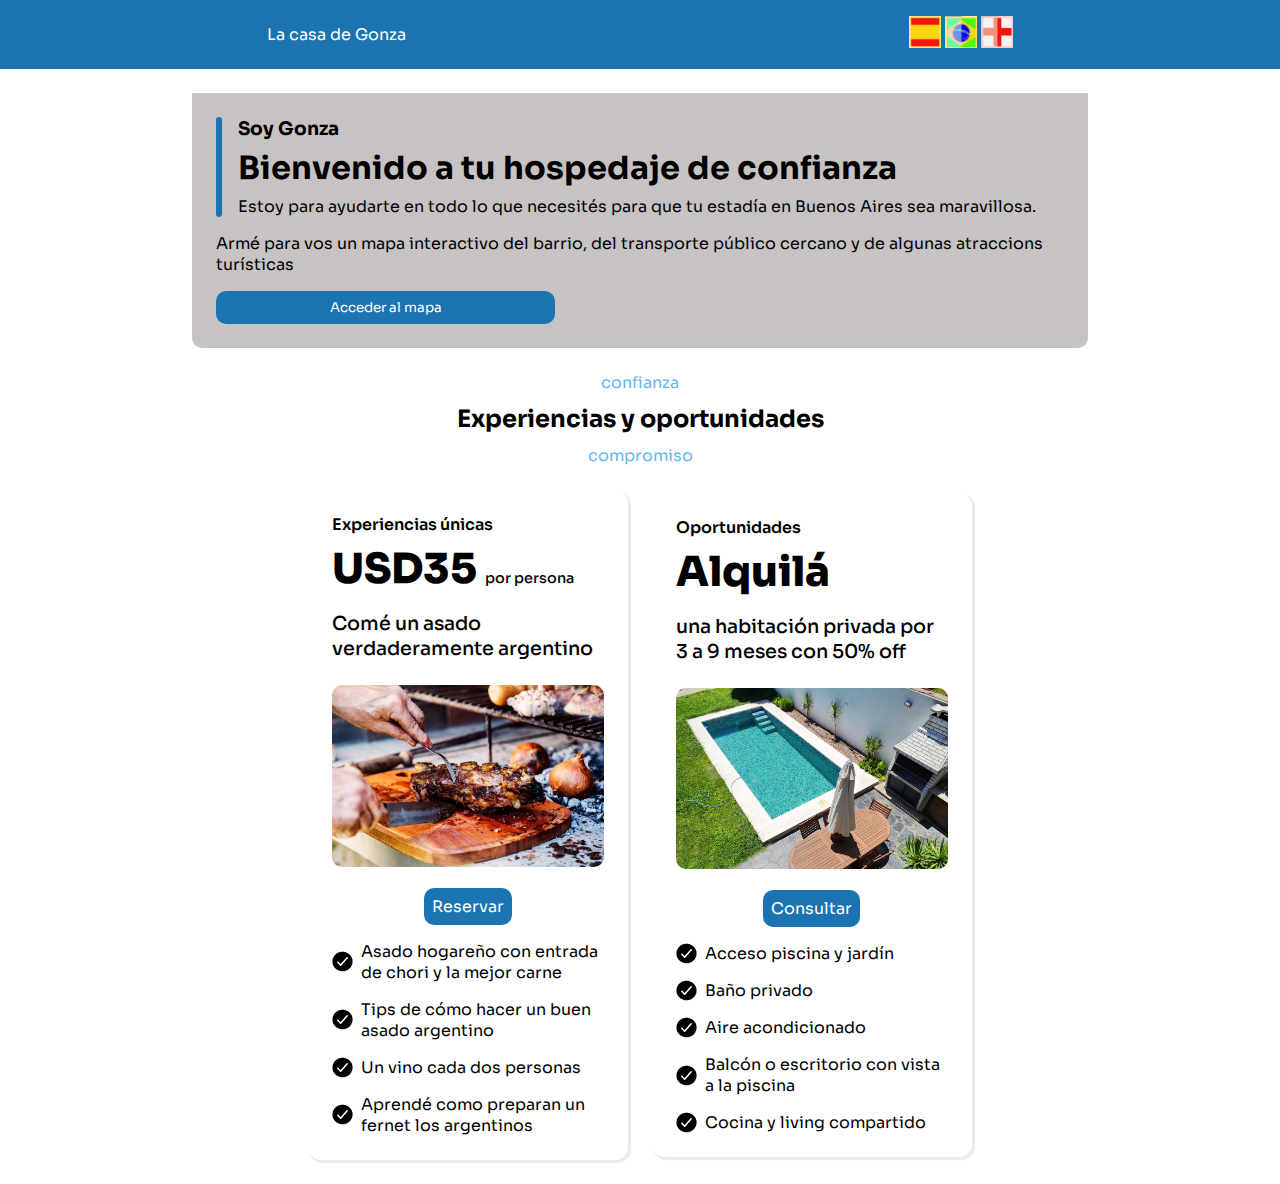
==== index.html @ df46750f "primer commit" ====
<!DOCTYPE html>
<html lang="es">
<head>
    <meta charset="UTF-8">
    <meta name="viewport" content="width=device-width, initial-scale=1.0">
    <title>La casa de Gonza</title>
    <link rel="stylesheet" href="style.css">
    <link rel="preconnect" href="https://fonts.googleapis.com">
    <link rel="preconnect" href="https://fonts.gstatic.com" crossorigin>
    <link href="https://fonts.googleapis.com/css2?family=Sora:wght@100;200;300;400;500;600;700;800&display=swap" rel="stylesheet">
</head>
<body>

     <!-- ENCABEZADO -->

    <div class="encabezado">

        <div class="titulo-encabezado">
            <p>La casa de Gonza</p>
        </div>

        <div class="idiomas">
            <a href="index.html"><img src="images/espanol-01-01.jpg" alt="" class="bandera espanol"></a>
            <a href="portugues.html"><img src="images/brasil-01.jpg" alt="" class="bandera brasil"></a>
            <a href="ingles.html"><img src="images/ingles-01.jpg" alt="" class="bandera ingles"></a>
        </div>

    </div>

     <!-- PRESENTACIÓN  -->

    <div class="contenedor-fondo-presentacion">

        <div class="contenedor-presentacion">

            <div class="contenedor-barra-y-titulo">

                <span class="barrita"></span>

                <div class="contenedor-titulo">
                    <h3 class="nombre-presentacion">Soy Gonza</h3>
                    <h1 class="titulo-presentacion">Bienvenido a tu hospedaje de confianza</h1>
                    <p class="parrafo-presentacion">Estoy para ayudarte en todo lo que necesités para que tu estadía en Buenos Aires sea maravillosa.</p>
                </div>

            </div>

            <p class="parrafo-presentacion">Armé para vos un mapa interactivo del barrio, del transporte público cercano y de algunas atraccions turísticas</p>

            <button class="boton">Acceder al mapa</button>

        </div>

    </div>

    <!-- EXPERIENCIAS  -->

    <div class="contenedor-experiencias">

        <p class="contenedor-experiencias-p">confianza</p>
        <h2 class="contenedor-experiencias-h2">Experiencias y oportunidades</h2>
        <p class="contenedor-experiencias-p">compromiso</p>
        
        <div class="tarjetas-planes">

            <!-- TARJETA 1 -->

            <div class="tarjeta tarjeta1">

                <div class="titulos-tarjetas">
                    <p class="titulo-1">Experiencias únicas</p>
                    <p class="precio precioPresencial">USD35 <span  class="porpersona">por persona</span> <p> 
                    <p class="bajada">Comé un asado verdaderamente argentino</p>
                </div>

                <div class="imagen-producto">
                    <img src="images/asado-1-01-min.jpg" alt="">
                </div>

                <div class="button-tarjetas-contenedor">
                    <a href="wa.link/v1l63q" class="button-tarjetas">Reservar</a>
                </div>

                <div class="listado-tarjetas-contenedor">

                    <div class="elemento-lista-tarjeta">
                        <div class="contenedor-imagen">
                            <img src="images/tilde.png" alt="tilde">
                        </div>
                        <p>Asado hogareño con entrada de chori y la mejor carne</p>
                    </div>

                    <div class="elemento-lista-tarjeta">
                        <div class="contenedor-imagen">
                            <img src="images/tilde.png" alt="tilde">
                        </div>
                        <p>Tips de cómo hacer un buen asado argentino</p>
                    </div>

                    <div class="elemento-lista-tarjeta">
                        <div class="contenedor-imagen">
                            <img src="images/tilde.png" alt="tilde">
                        </div>
                        <p>Un vino cada dos personas</p>
                    </div>

                    <div class="elemento-lista-tarjeta">
                        <div class="contenedor-imagen">
                            <img src="images/tilde.png" alt="tilde">
                        </div>
                        <p>Aprendé como preparan un fernet los argentinos</p>
                    </div>


                </div>

            </div>

            <!-- TARJETA 2 -->

            <div class="tarjeta tarjeta2">

                <div class="titulos-tarjetas">
                    <p class="titulo-1">Oportunidades</p>
                    <p class="precio">Alquilá<p> 
                    <p class="bajada">una habitación privada por 3 a 9 meses con 50% off</p>
                </div>

                <div class="imagen-producto">
                    <img src="images/piscina-2-01-min.jpg" alt="">
                </div>

                <div class="button-tarjetas-contenedor">
                    <a href="wa.link/unt5v5" class="button-tarjetas">Consultar</a>
                </div>

                <div class="listado-tarjetas-contenedor">

                    <div class="elemento-lista-tarjeta">
                        <div class="contenedor-imagen">
                            <img src="images/tilde.png" alt="tilde">
                        </div>
                        <p>Acceso piscina y jardín</p>
                    </div>

                    <div class="elemento-lista-tarjeta">
                        <div class="contenedor-imagen">
                            <img src="images/tilde.png" alt="tilde">
                        </div>
                        <p>Baño privado</p>
                    </div>

                    <div class="elemento-lista-tarjeta">
                        <div class="contenedor-imagen">
                            <img src="images/tilde.png" alt="tilde">
                        </div>
                        <p>Aire acondicionado</p>
                    </div>

                    <div class="elemento-lista-tarjeta">
                        <div class="contenedor-imagen">
                            <img src="images/tilde.png" alt="tilde">
                        </div>
                        <p>Balcón o escritorio con vista a la piscina</p>
                    </div>

                    <div class="elemento-lista-tarjeta">
                        <div class="contenedor-imagen">
                            <img src="images/tilde.png" alt="tilde">
                        </div>
                        <p>Cocina y living compartido</p>
                    </div>


                </div>

            </div>

        </div>

    </div>
    
</body>
</html>
---- style.css ----
:root{
    --primary-color: #1b74b1;
    --secondary-color: #64b7ee;
    --terciary-color:#13537e;
    --accent-color: #ef007e;
    --blanco-1: #ffff;
    --blanco-2: #d8d7d7;
    --blanco-3: #f5f5f5;
    --gris-1: #c7c3c3;
    --gris-2: #232020;
    --gris-3: #636262;
    --black: #000000;
}

*{
    box-sizing: border-box;
    margin: 0;
    padding: 0;
    font-family: 'Sora', sans-serif;
    font-display: swap;
}

.bold{
    font-weight: 700;
}

/*Encabezado*/

.encabezado{
    width: 100%;
    margin: auto;
    padding: 1rem;
    background-color: var(--primary-color);
    color: var(--blanco-1);
    display: flex;
}

.titulo-encabezado{
    width: fit-content;
    margin: auto;
}

.idiomas{
    width: fit-content;
    margin: auto;
}

.bandera{
    width: 2rem;
    cursor: pointer;
}

/*Presentación y mapa*/

.contenedor-fondo-presentacion{
    width: 100%;
    margin: auto;
}

.contenedor-presentacion{
    width: 70%;
    margin: auto;
    padding: 1.5rem;
    background-color: var(--gris-1);
    display: grid;
    grid-gap: 1rem;
    margin-top: 1.5rem;
    border-radius: 0px 0px 10px 10px ;
}

@media (max-width: 768px) {
    .contenedor-presentacion{
        width: 90%;
    }
}

.contenedor-barra-y-titulo{
    width: 100%;
    margin: auto;
    display: flex;
    grid-gap: 1rem;
}

.barrita{
    width: 0.4rem;
    background-color: var(--primary-color);
    border-radius: 10px;
}

.contenedor-titulo{
    width: 100%;
    margin: auto;
    display: grid;
    grid-gap: 0.5rem;
}

.boton{
    width: 40%;
    padding: 0.5rem;
    background-color: var(--primary-color);
    border-radius: 10px;
    text-decoration: none;
    cursor: pointer;
    border: none;
    color: var(--blanco-1);
}

.boton:hover{
    background-color: var(--terciary-color);
}


@media (max-width: 768px) {
    .boton{
        width: 100%;
        margin: auto;
    }
}

/*Experiencias*/

.contenedor-experiencias{
    width: 90%;
    margin: auto;
    margin-top: 1.5rem;
    margin-bottom: 1.5rem;
}

.contenedor-experiencias-h2{
    text-align: center;
    margin-top: 0.7rem;
    margin-bottom: 0.7rem;
}

.contenedor-experiencias-p{
    text-align: center;
    color: var(--secondary-color);
}


/*Experiencias: Tarjetas*/

.tarjetas-planes{
    width: 90%;
    margin: auto;
    margin-top: 1.5rem;
    display: grid;
    grid-template-columns: repeat(auto-fit, minmax(17rem, 20rem));
    justify-content: center;
    grid-gap: 1.5rem;
}

.tarjeta{
    width: 100%;
    margin: auto;
    background-color: var(--blanco-1);
    box-shadow: 2px 2px 1px 1px rgba(158, 157, 157, 0.2);
    border-radius: 0.8rem;
    padding: 1.5rem;
    display: grid;
    grid-gap: 1.5rem;
    justify-items: center;
}

.titulos-tarjetas{
    width: 100%;
    margin: auto;
    display: grid;
    grid-gap: 0.5rem;
}

.titulo-1{
    font-size: 1rem;
    font-weight: 600;
}

.precio{
    font-size: 2.6rem;
    font-weight: 800;
}

.porpersona{
    font-size: 0.9rem;
    font-weight: 500;
}

.bajada{
    font-size: 1.2rem;
    font-weight: 500;
}

.imagen-producto{
    width: 100%;
    margin: auto;
}

.imagen-producto img{
    width: 100%;
    border-radius: 10px;
}

.button-tarjetas{
    width: fit-content;
    padding: 0.5rem;
    background-color: var(--primary-color);
    font-size: 1rem;
    border-radius: 10px;
    text-decoration: none;
    cursor: pointer;
    border: none;
    color: var(--blanco-1);
}

.button-tarjetas:hover{
    background-color: var(--terciary-color);
}

.listado-tarjetas-contenedor{
    width: 100%;
    margin: auto;
    display: grid;
    grid-gap: 1rem;
}

.elemento-lista-tarjeta{
    width: 100%;
    margin: auto;
    display: flex;
    grid-gap: 0.5rem;
}

.contenedor-imagen{
    display: grid;
    justify-content: center;
    align-items: center;
}
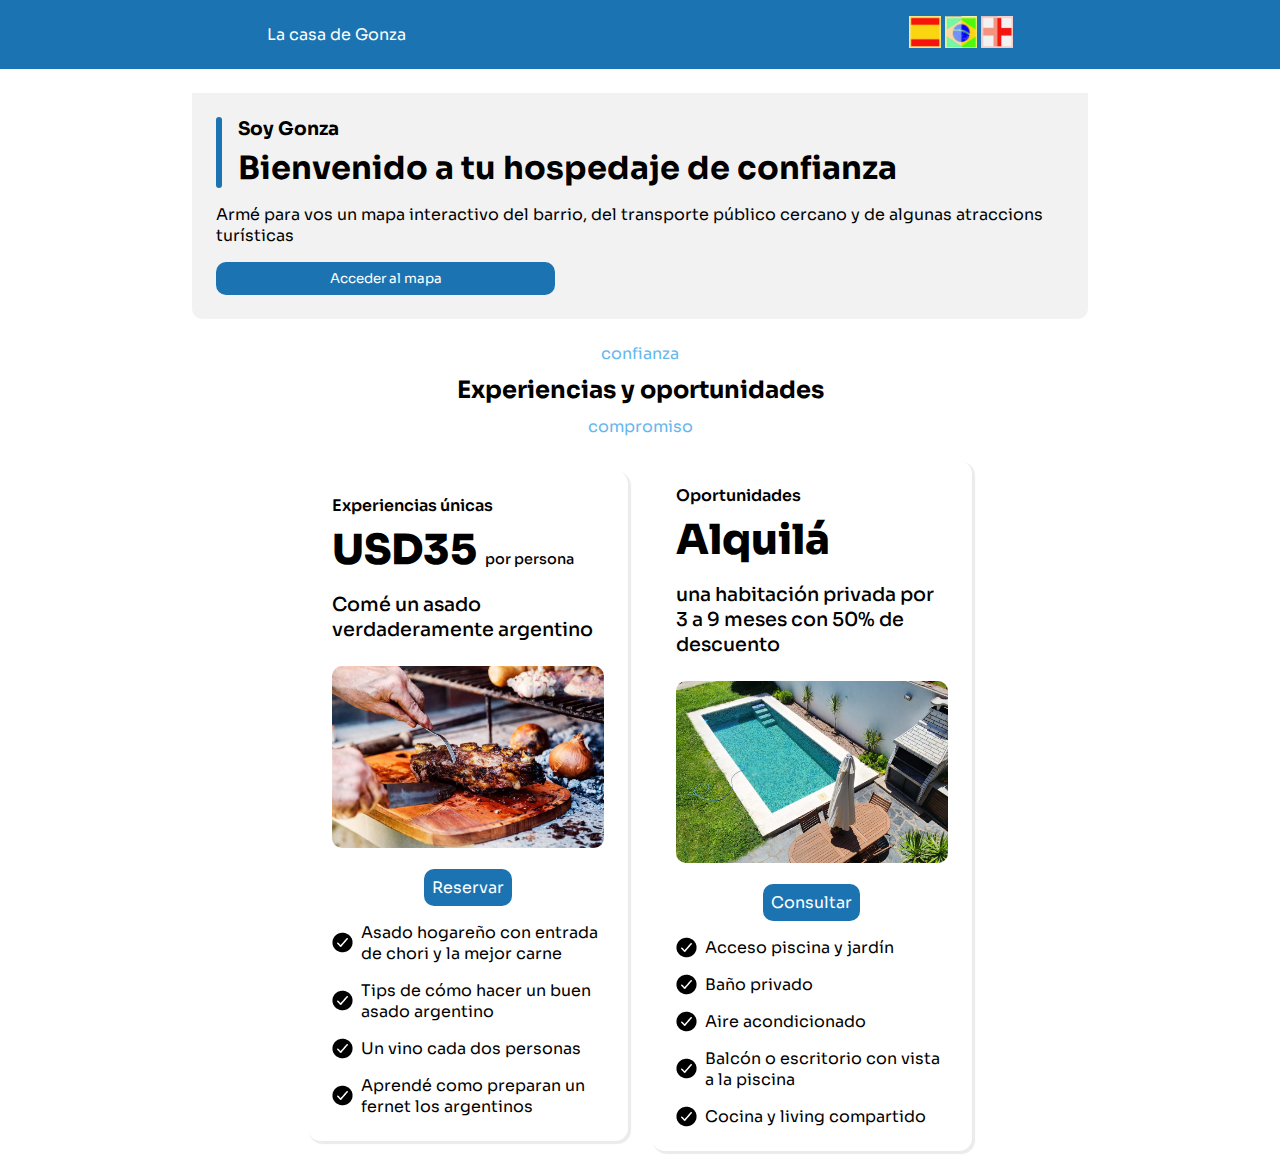
==== commit 7c59e3f8: "primer commit" ====
--- a/index.html
+++ b/index.html
@@ -40,7 +40,7 @@
                 <div class="contenedor-titulo">
                     <h3 class="nombre-presentacion">Soy Gonza</h3>
                     <h1 class="titulo-presentacion">Bienvenido a tu hospedaje de confianza</h1>
-                    <p class="parrafo-presentacion">Estoy para ayudarte en todo lo que necesités para que tu estadía en Buenos Aires sea maravillosa.</p>
+                    
                 </div>
 
             </div>
@@ -123,7 +123,7 @@
                 <div class="titulos-tarjetas">
                     <p class="titulo-1">Oportunidades</p>
                     <p class="precio">Alquilá<p> 
-                    <p class="bajada">una habitación privada por 3 a 9 meses con 50% off</p>
+                    <p class="bajada">una habitación privada por 3 a 9 meses con 50% de descuento</p>
                 </div>
 
                 <div class="imagen-producto">
--- a/style.css
+++ b/style.css
@@ -4,9 +4,9 @@
     --terciary-color:#13537e;
     --accent-color: #ef007e;
     --blanco-1: #ffff;
-    --blanco-2: #d8d7d7;
+    --blanco-2: #e7e4e4;
     --blanco-3: #f5f5f5;
-    --gris-1: #c7c3c3;
+    --gris-1: #f3f2f2;
     --gris-2: #232020;
     --gris-3: #636262;
     --black: #000000;
@@ -128,6 +128,7 @@
 
 .contenedor-experiencias-h2{
     text-align: center;
+    margin: auto;
     margin-top: 0.7rem;
     margin-bottom: 0.7rem;
 }
@@ -137,6 +138,17 @@
     color: var(--secondary-color);
 }
 
+@media (max-width: 650px) {
+    .contenedor-experiencias-h2{
+        font-size: 1rem;
+        color: var(--primary-color);
+    }
+
+    .contenedor-experiencias-p{
+        display: none;
+    }   
+    
+}
 
 /*Experiencias: Tarjetas*/
 
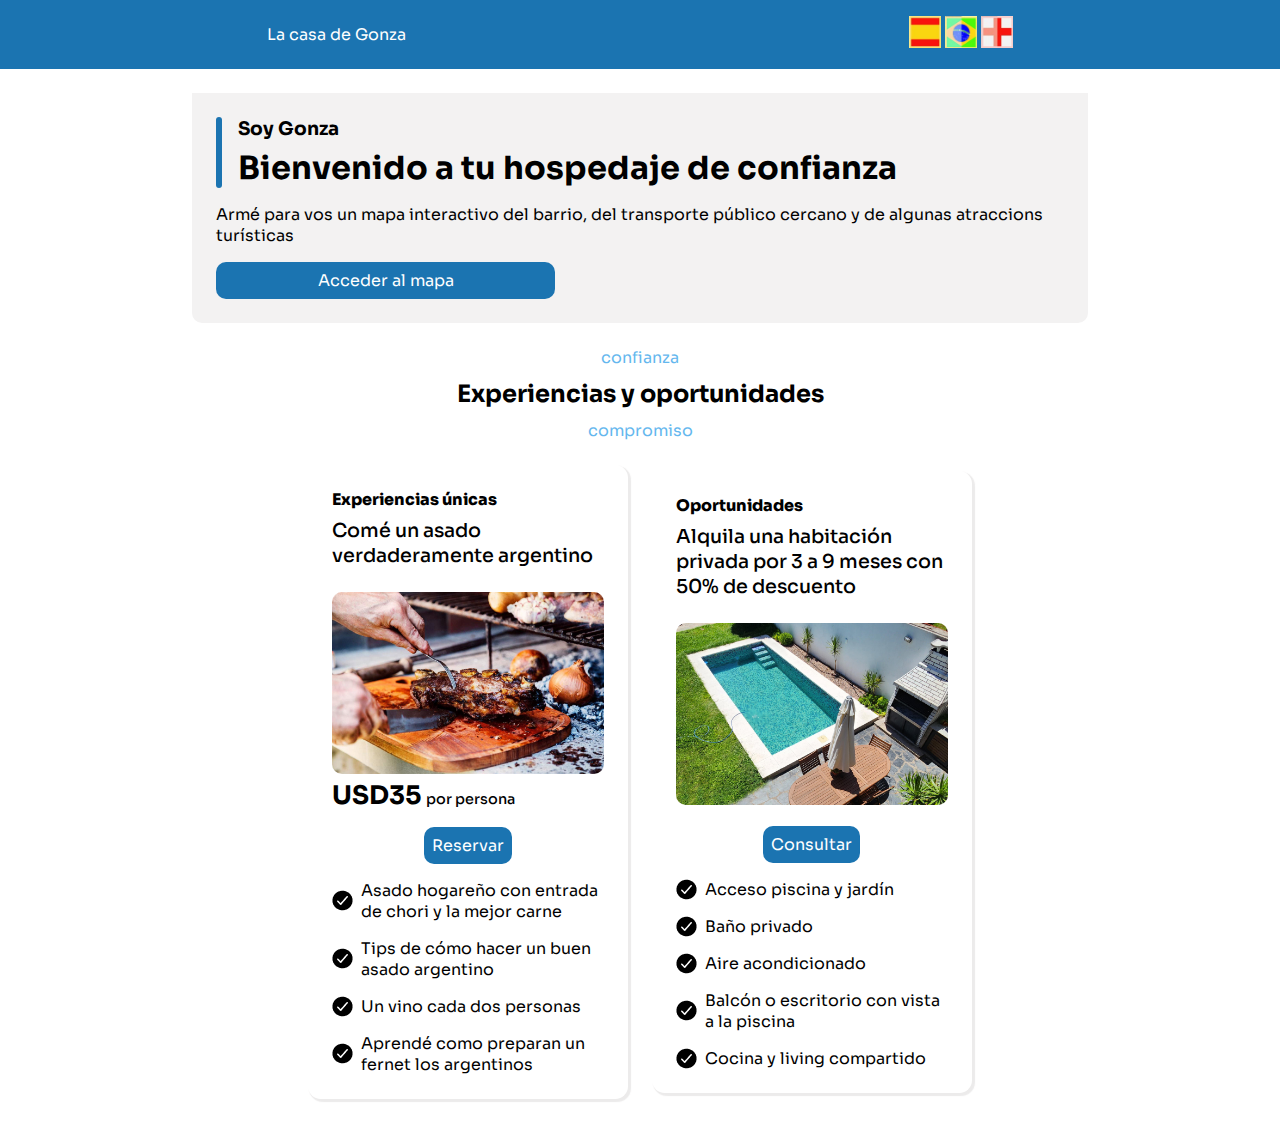
==== commit 477e57a9: "primer commit" ====
--- a/index.html
+++ b/index.html
@@ -47,7 +47,7 @@
 
             <p class="parrafo-presentacion">Armé para vos un mapa interactivo del barrio, del transporte público cercano y de algunas atraccions turísticas</p>
 
-            <button class="boton">Acceder al mapa</button>
+            <a href="https://www.google.com/maps/d/edit?mid=1tgO7KdkAbjtBYC0L2utdYbbqO75JCbE&usp=sharing" class="boton">Acceder al mapa</a>
 
         </div>
 
@@ -69,16 +69,17 @@
 
                 <div class="titulos-tarjetas">
                     <p class="titulo-1">Experiencias únicas</p>
-                    <p class="precio precioPresencial">USD35 <span  class="porpersona">por persona</span> <p> 
                     <p class="bajada">Comé un asado verdaderamente argentino</p>
                 </div>
 
                 <div class="imagen-producto">
                     <img src="images/asado-1-01-min.jpg" alt="">
+                    <p class="precio precioPresencial">USD35 <span  class="porpersona">por persona</span> <p> 
                 </div>
 
                 <div class="button-tarjetas-contenedor">
-                    <a href="wa.link/v1l63q" class="button-tarjetas">Reservar</a>
+                    <a href="https://wa.me/+541148706906?text=Hola,%20quer%C3%ADa%20consultar%20sobre%20la%20experiencia%20de%20comer%20un%20verdadero%20asado%20argentino.
+                    " class="button-tarjetas">Reservar</a>
                 </div>
 
                 <div class="listado-tarjetas-contenedor">
@@ -111,7 +112,6 @@
                         <p>Aprendé como preparan un fernet los argentinos</p>
                     </div>
 
-
                 </div>
 
             </div>
@@ -122,8 +122,7 @@
 
                 <div class="titulos-tarjetas">
                     <p class="titulo-1">Oportunidades</p>
-                    <p class="precio">Alquilá<p> 
-                    <p class="bajada">una habitación privada por 3 a 9 meses con 50% de descuento</p>
+                    <p class="bajada">Alquila una habitación privada por 3 a 9 meses con 50% de descuento</p>
                 </div>
 
                 <div class="imagen-producto">
@@ -131,7 +130,9 @@
                 </div>
 
                 <div class="button-tarjetas-contenedor">
-                    <a href="wa.link/unt5v5" class="button-tarjetas">Consultar</a>
+                    <a href="
+                    https://wa.me/+541148706906?text=Hola%20quer%C3%ADa%20consultar%20sobre%20el%20alquiler%20de%20habitaciones%20privadas%20para%20larga%20estad%C3%ADa
+                    " class="button-tarjetas">Consultar</a>
                 </div>
 
                 <div class="listado-tarjetas-contenedor">
--- a/style.css
+++ b/style.css
@@ -103,6 +103,7 @@
     cursor: pointer;
     border: none;
     color: var(--blanco-1);
+    text-align: center;
 }
 
 .boton:hover{
@@ -140,8 +141,7 @@
 
 @media (max-width: 650px) {
     .contenedor-experiencias-h2{
-        font-size: 1rem;
-        color: var(--primary-color);
+        display: none;
     }
 
     .contenedor-experiencias-p{
@@ -183,12 +183,12 @@
 
 .titulo-1{
     font-size: 1rem;
-    font-weight: 600;
+    font-weight: 800;
 }
 
 .precio{
-    font-size: 2.6rem;
-    font-weight: 800;
+    font-size: 1.6rem;
+    font-weight: 700;
 }
 
 .porpersona{
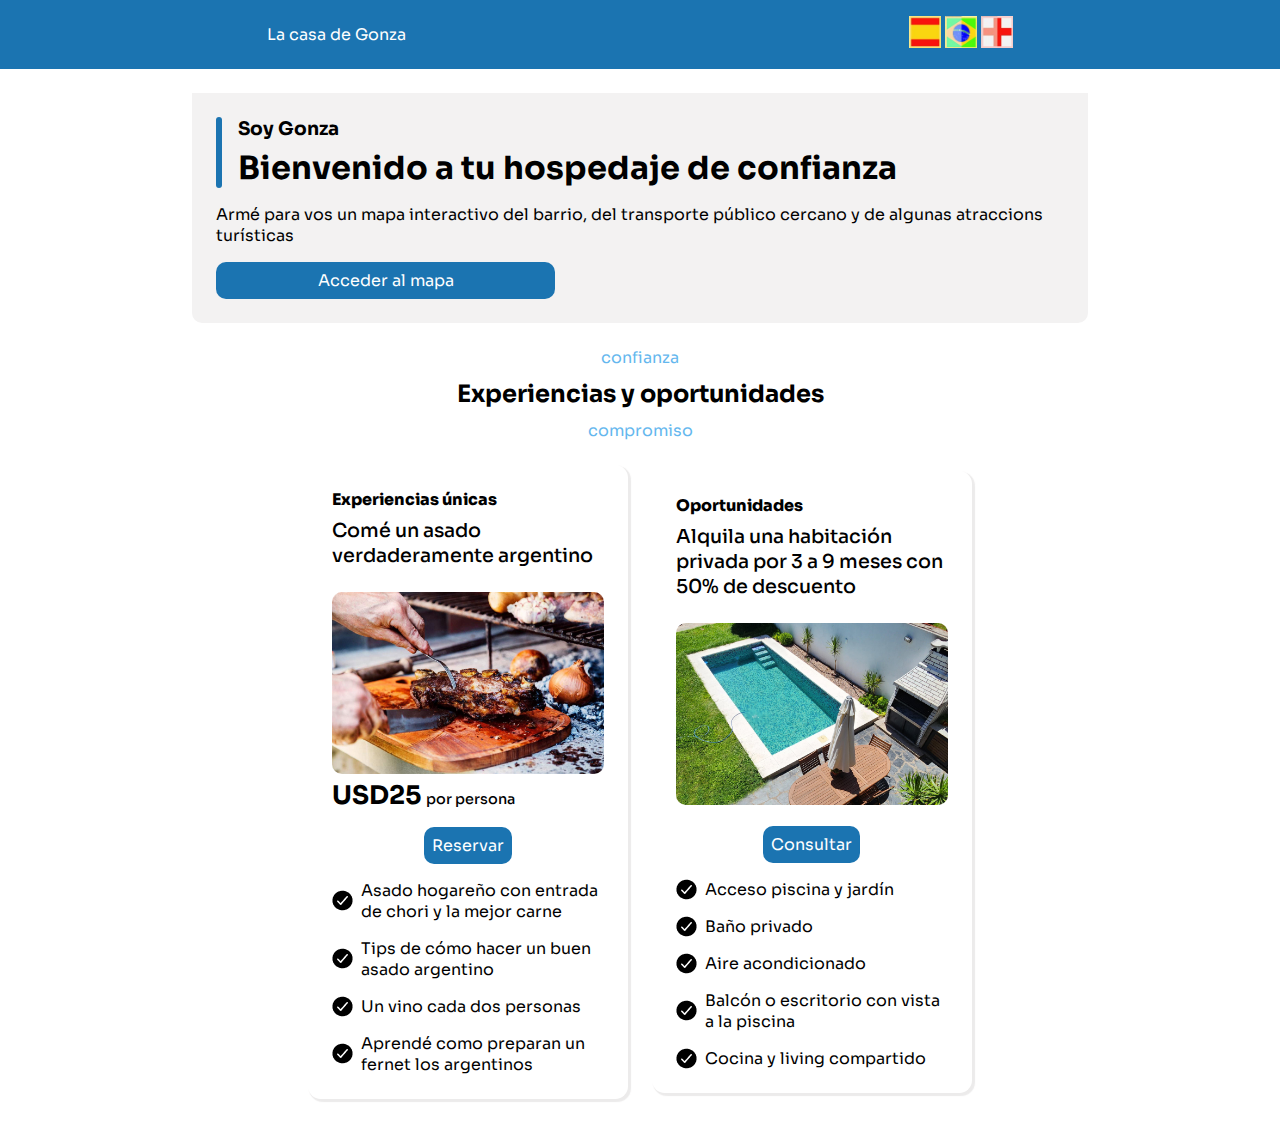
==== commit 1a41ab96: "primer commit" ====
--- a/index.html
+++ b/index.html
@@ -4,6 +4,7 @@
     <meta charset="UTF-8">
     <meta name="viewport" content="width=device-width, initial-scale=1.0">
     <title>La casa de Gonza</title>
+    <link rel="shortcut icon" href="images/favicon.webp">
     <link rel="stylesheet" href="style.css">
     <link rel="preconnect" href="https://fonts.googleapis.com">
     <link rel="preconnect" href="https://fonts.gstatic.com" crossorigin>
@@ -74,7 +75,7 @@
 
                 <div class="imagen-producto">
                     <img src="images/asado-1-01-min.jpg" alt="">
-                    <p class="precio precioPresencial">USD35 <span  class="porpersona">por persona</span> <p> 
+                    <p class="precio precioPresencial">USD25 <span  class="porpersona">por persona</span> <p> 
                 </div>
 
                 <div class="button-tarjetas-contenedor">
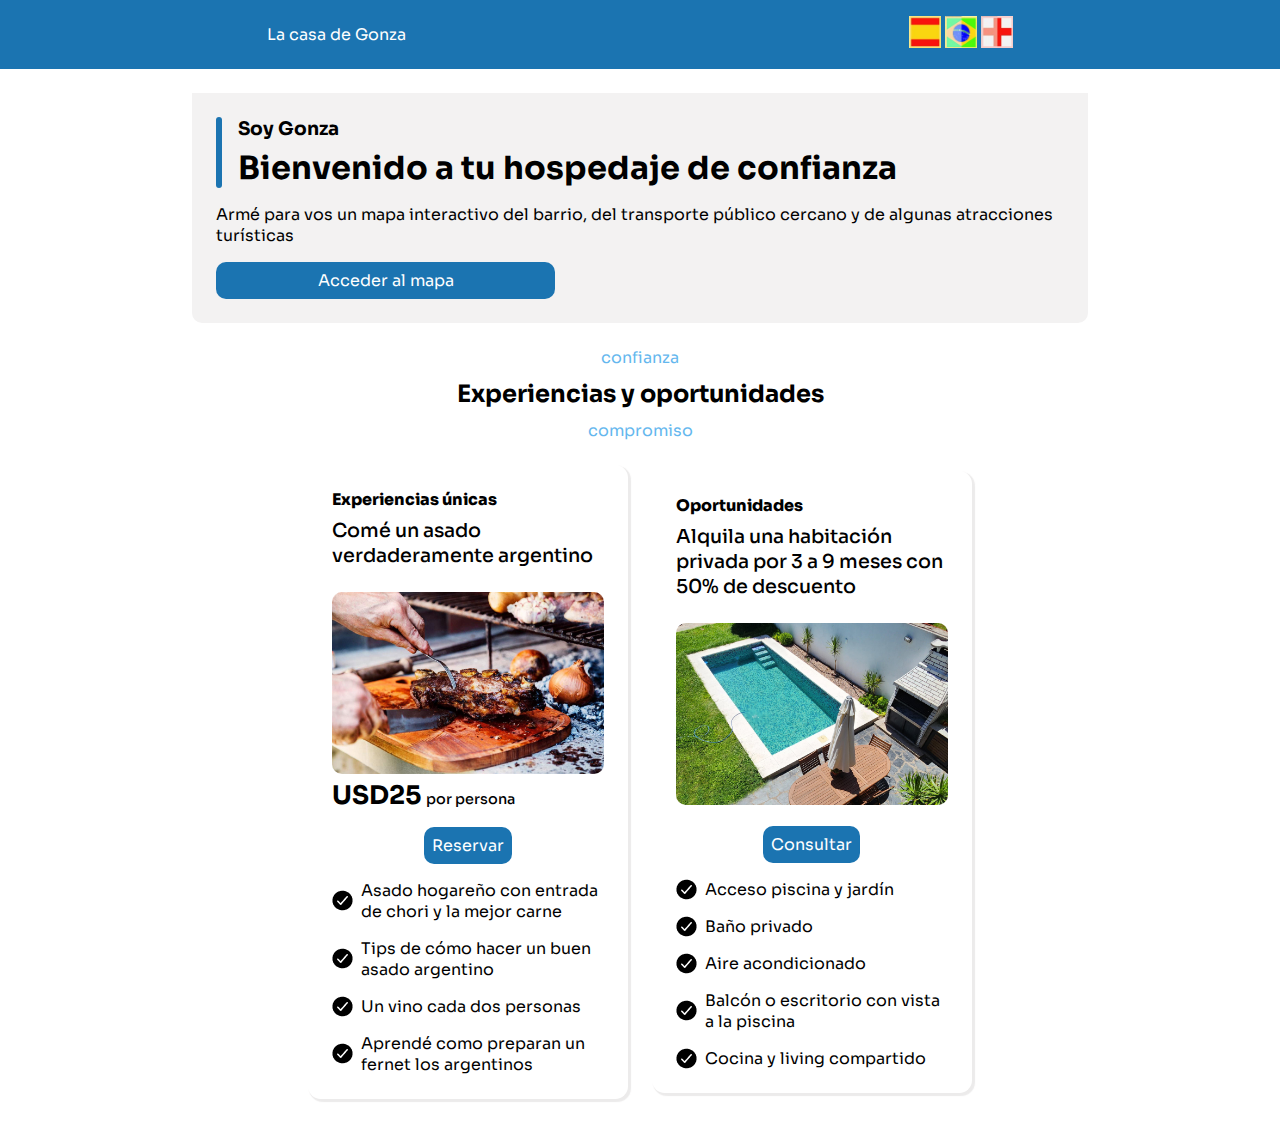
==== commit 5168d6fc: "primer commit" ====
--- a/index.html
+++ b/index.html
@@ -46,7 +46,7 @@
 
             </div>
 
-            <p class="parrafo-presentacion">Armé para vos un mapa interactivo del barrio, del transporte público cercano y de algunas atraccions turísticas</p>
+            <p class="parrafo-presentacion">Armé para vos un mapa interactivo del barrio, del transporte público cercano y de algunas atracciones turísticas</p>
 
             <a href="https://www.google.com/maps/d/edit?mid=1tgO7KdkAbjtBYC0L2utdYbbqO75JCbE&usp=sharing" class="boton">Acceder al mapa</a>
 
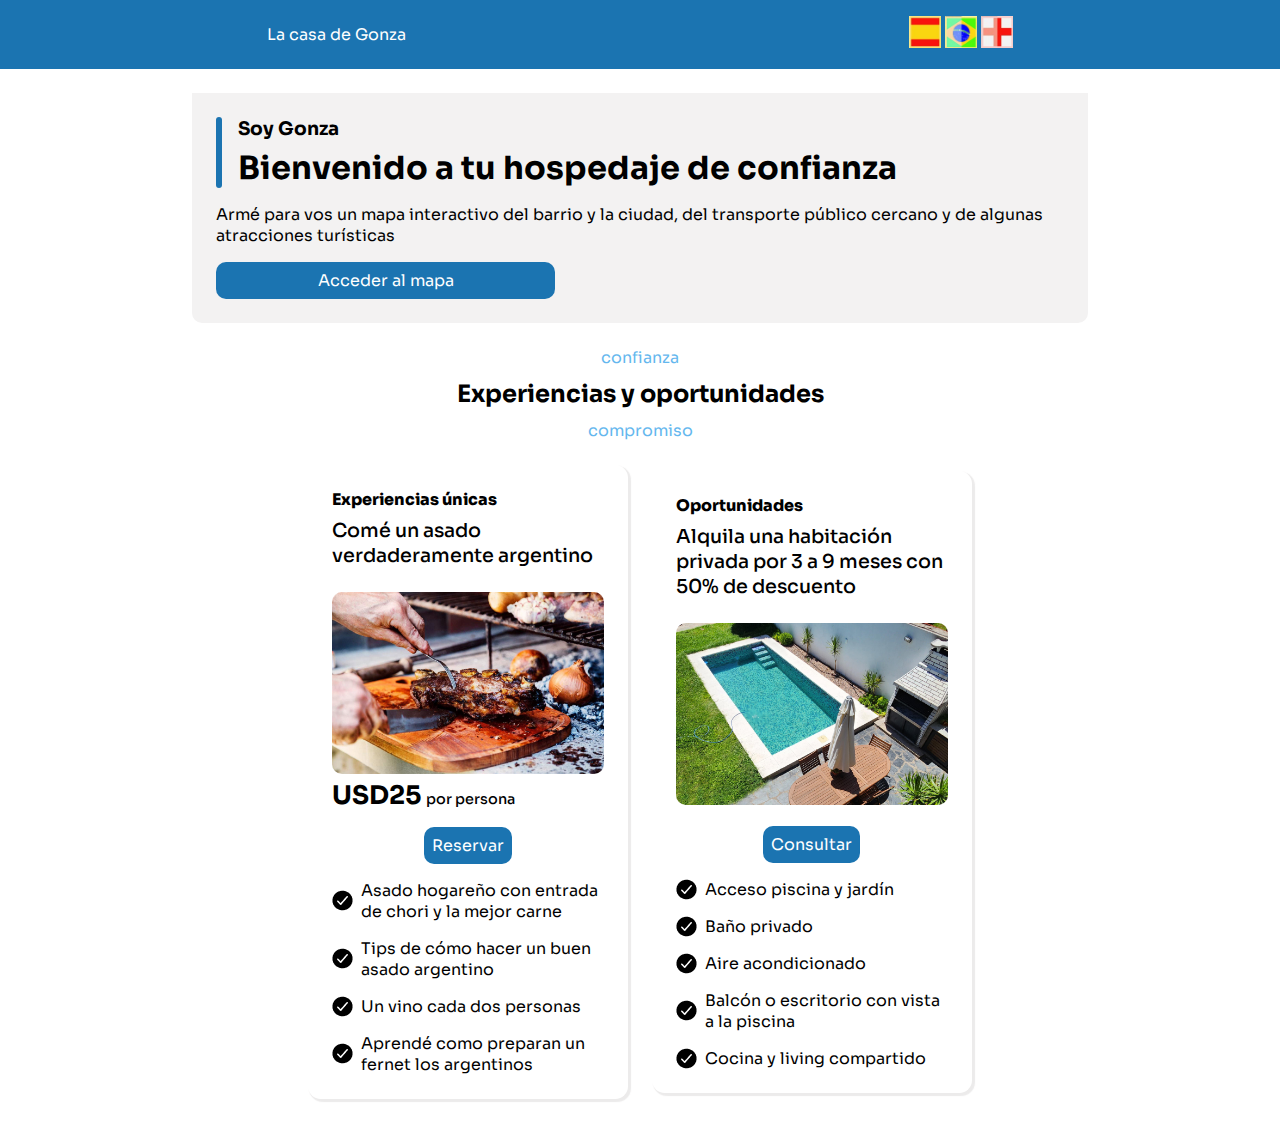
==== commit cf2f8c8f: "primer commit" ====
--- a/index.html
+++ b/index.html
@@ -46,7 +46,7 @@
 
             </div>
 
-            <p class="parrafo-presentacion">Armé para vos un mapa interactivo del barrio, del transporte público cercano y de algunas atracciones turísticas</p>
+            <p class="parrafo-presentacion">Armé para vos un mapa interactivo del barrio y la ciudad, del transporte público cercano y de algunas atracciones turísticas</p>
 
             <a href="https://www.google.com/maps/d/edit?mid=1tgO7KdkAbjtBYC0L2utdYbbqO75JCbE&usp=sharing" class="boton">Acceder al mapa</a>
 
